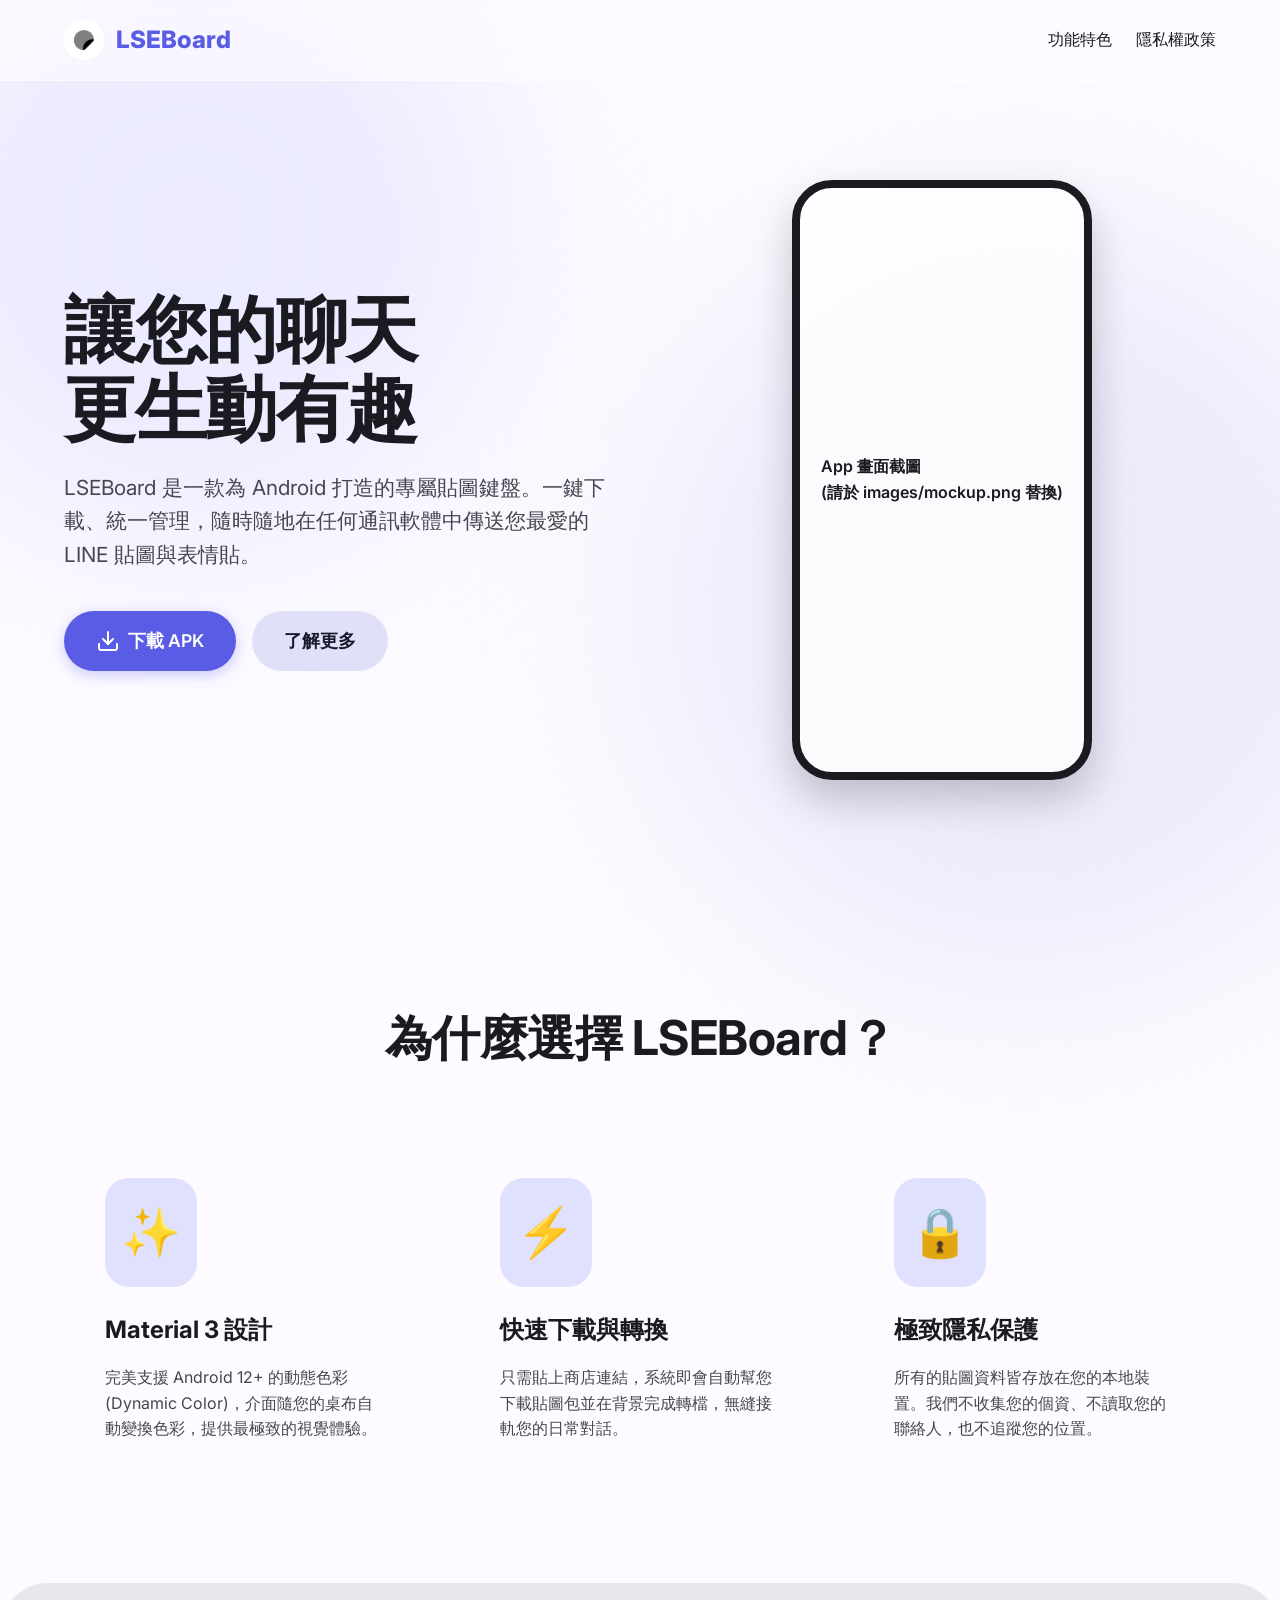
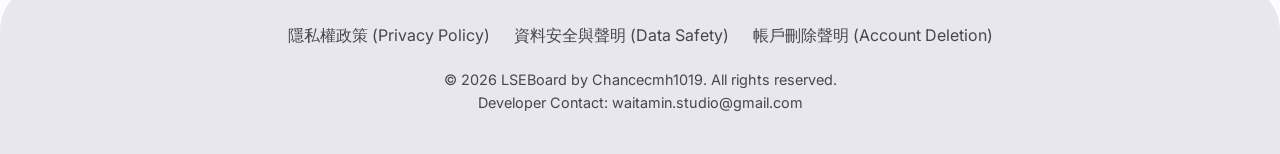
==== Web/index.html @ 55739fae "feat: add promotional website and Google Play compliance pages" ====
<!DOCTYPE html>
<html lang="zh-TW">
<head>
    <meta charset="UTF-8">
    <meta name="viewport" content="width=device-width, initial-scale=1.0">
    <title>LSEBoard - 輕鬆分享您喜愛的貼圖與表情貼</title>
    <meta name="description" content="LSEBoard 是一款 Android 貼圖鍵盤，支援快速下載與管理 LINE 貼圖及表情貼。採用最新 Material 3 設計語言。">
    <link rel="stylesheet" href="css/style.css">
</head>
<body>
    <div class="bg-blob bg-blob-1"></div>
    <div class="bg-blob bg-blob-2"></div>

    <nav>
        <a href="index.html" class="nav-logo">
            <!-- Icon placeholder: User will provide app icon here -->
            <img src="images/icon.png" alt="LSEBoard Icon" onerror="this.src='[data-uri]'">
            LSEBoard
        </a>
        <div class="nav-links">
            <a href="#features">功能特色</a>
            <a href="privacy-policy.html">隱私權政策</a>
        </div>
    </nav>

    <section class="hero">
        <div class="hero-content reveal">
            <h1>讓您的聊天<br>更生動有趣</h1>
            <p class="lead">LSEBoard 是一款為 Android 打造的專屬貼圖鍵盤。一鍵下載、統一管理，隨時隨地在任何通訊軟體中傳送您最愛的 LINE 貼圖與表情貼。</p>
            <div style="display: flex; gap: 16px; flex-wrap: wrap;">
                <a href="#" class="btn btn-primary">
                    <svg width="24" height="24" viewBox="0 0 24 24" fill="none" stroke="currentColor" stroke-width="2" stroke-linecap="round" stroke-linejoin="round"><path d="M21 15v4a2 2 0 0 1-2 2H5a2 2 0 0 1-2-2v-4"></path><polyline points="7 10 12 15 17 10"></polyline><line x1="12" y1="15" x2="12" y2="3"></line></svg>
                    下載 APK
                </a>
                <a href="#features" class="btn btn-tonal">了解更多</a>
            </div>
        </div>
        <div class="hero-image reveal">
            <!-- Mockup placeholder: User will provide phone mockup/screenshot here -->
            <div style="width: 300px; height: 600px; background: rgba(255,255,255,0.8); border-radius: 40px; border: 8px solid #1a1b21; display: flex; align-items: center; justify-content: center; box-shadow: 0 20px 40px rgba(0,0,0,0.2);">
                <p style="color: #1a1b21; font-weight: 600;">App 畫面截圖<br>(請於 images/mockup.png 替換)</p>
            </div>
        </div>
    </section>

    <section id="features" class="features">
        <h2 class="reveal" style="text-align: center;">為什麼選擇 LSEBoard？</h2>
        <div class="features-grid">
            <div class="feature-card reveal">
                <div class="feature-icon">✨</div>
                <h3>Material 3 設計</h3>
                <p>完美支援 Android 12+ 的動態色彩 (Dynamic Color)，介面隨您的桌布自動變換色彩，提供最極致的視覺體驗。</p>
            </div>
            <div class="feature-card reveal">
                <div class="feature-icon">⚡</div>
                <h3>快速下載與轉換</h3>
                <p>只需貼上商店連結，系統即會自動幫您下載貼圖包並在背景完成轉檔，無縫接軌您的日常對話。</p>
            </div>
            <div class="feature-card reveal">
                <div class="feature-icon">🔒</div>
                <h3>極致隱私保護</h3>
                <p>所有的貼圖資料皆存放在您的本地裝置。我們不收集您的個資、不讀取您的聯絡人，也不追蹤您的位置。</p>
            </div>
        </div>
    </section>

    <footer>
        <div class="footer-links">
            <a href="privacy-policy.html">隱私權政策 (Privacy Policy)</a>
            <a href="data-safety.html">資料安全與聲明 (Data Safety)</a>
            <a href="account-deletion.html">帳戶刪除聲明 (Account Deletion)</a>
        </div>
        <p style="color: var(--md-sys-color-on-surface-variant); font-size: 0.9rem;">
            &copy; 2026 LSEBoard by Chancecmh1019. All rights reserved.<br>
            Developer Contact: waitamin.studio@gmail.com
        </p>
    </footer>

    <script src="js/main.js"></script>
</body>
</html>
---- Web/css/style.css ----
@import url('https://fonts.googleapis.com/css2?family=Inter:wght@400;500;600;700;800&display=swap');

:root {
    /* Material 3 Color Tokens - Dynamic Purple/Blue theme */
    --md-sys-color-primary: #5a5ce5;
    --md-sys-color-on-primary: #ffffff;
    --md-sys-color-primary-container: #e0e0ff;
    --md-sys-color-on-primary-container: #11149e;
    
    --md-sys-color-secondary: #5c5d72;
    --md-sys-color-on-secondary: #ffffff;
    --md-sys-color-secondary-container: #e1e0f9;
    --md-sys-color-on-secondary-container: #181a2c;
    
    --md-sys-color-background: #fdfbff;
    --md-sys-color-on-background: #1a1b21;
    --md-sys-color-surface: #fdfbff;
    --md-sys-color-on-surface: #1a1b21;
    --md-sys-color-surface-variant: #e3e1ec;
    --md-sys-color-on-surface-variant: #46464f;
    --md-sys-color-outline: #767680;
    
    --md-sys-color-surface-container-low: #f4f3fa;
    --md-sys-color-surface-container: #eeeef4;
    --md-sys-color-surface-container-high: #e8e7ee;
    
    --glass-bg: rgba(253, 251, 255, 0.7);
    --glass-border: rgba(255, 255, 255, 0.5);
    --glass-shadow: 0 8px 32px 0 rgba(31, 38, 135, 0.07);

    --border-radius-sm: 12px;
    --border-radius-md: 24px;
    --border-radius-lg: 32px;
    --border-radius-xl: 48px;
    
    --transition-fast: 0.2s cubic-bezier(0.2, 0, 0, 1);
    --transition-medium: 0.4s cubic-bezier(0.2, 0, 0, 1);
}

@media (prefers-color-scheme: dark) {
    :root {
        --md-sys-color-primary: #bec2ff;
        --md-sys-color-on-primary: #292aae;
        --md-sys-color-primary-container: #4143cb;
        --md-sys-color-on-primary-container: #e0e0ff;
        
        --md-sys-color-background: #1a1b21;
        --md-sys-color-on-background: #e4e1e6;
        --md-sys-color-surface: #1a1b21;
        --md-sys-color-on-surface: #e4e1e6;
        --md-sys-color-surface-variant: #46464f;
        --md-sys-color-on-surface-variant: #c7c5d0;
        
        --md-sys-color-surface-container-low: #1e1e24;
        --md-sys-color-surface-container: #222329;
        --md-sys-color-surface-container-high: #28282e;
        
        --glass-bg: rgba(26, 27, 33, 0.7);
        --glass-border: rgba(255, 255, 255, 0.1);
        --glass-shadow: 0 8px 32px 0 rgba(0, 0, 0, 0.3);
    }
}

* {
    box-sizing: border-box;
    margin: 0;
    padding: 0;
}

body {
    font-family: 'Inter', sans-serif;
    background-color: var(--md-sys-color-background);
    color: var(--md-sys-color-on-background);
    line-height: 1.6;
    overflow-x: hidden;
}

/* Background gradient blobs */
.bg-blob {
    position: absolute;
    filter: blur(100px);
    z-index: -1;
    border-radius: 50%;
    animation: float 10s ease-in-out infinite alternate;
}
.bg-blob-1 {
    top: -10%;
    left: -10%;
    width: 50vw;
    height: 50vw;
    background: var(--md-sys-color-primary-container);
    opacity: 0.6;
}
.bg-blob-2 {
    bottom: -10%;
    right: -10%;
    width: 60vw;
    height: 60vw;
    background: var(--md-sys-color-secondary-container);
    opacity: 0.6;
    animation-delay: -5s;
}

@keyframes float {
    0% { transform: translate(0, 0) scale(1); }
    100% { transform: translate(5%, 5%) scale(1.1); }
}

/* Glass Navbar */
nav {
    position: fixed;
    top: 0;
    width: 100%;
    padding: 20px 5%;
    display: flex;
    justify-content: space-between;
    align-items: center;
    background: var(--glass-bg);
    backdrop-filter: blur(16px);
    -webkit-backdrop-filter: blur(16px);
    border-bottom: 1px solid var(--glass-border);
    z-index: 100;
    transition: var(--transition-medium);
}
nav.scrolled {
    padding: 15px 5%;
    box-shadow: var(--glass-shadow);
}
.nav-logo {
    display: flex;
    align-items: center;
    gap: 12px;
    font-size: 1.5rem;
    font-weight: 800;
    color: var(--md-sys-color-primary);
    text-decoration: none;
}
.nav-logo img {
    height: 40px;
    border-radius: 50%;
}
.nav-links {
    display: flex;
    gap: 24px;
}
.nav-links a {
    color: var(--md-sys-color-on-surface);
    text-decoration: none;
    font-weight: 500;
    transition: var(--transition-fast);
}
.nav-links a:hover {
    color: var(--md-sys-color-primary);
}

/* Typography */
h1 {
    font-size: clamp(2.5rem, 6vw, 4.5rem);
    font-weight: 800;
    line-height: 1.1;
    letter-spacing: -0.02em;
    margin-bottom: 24px;
}
h2 {
    font-size: clamp(2rem, 4vw, 3rem);
    font-weight: 700;
    letter-spacing: -0.01em;
    margin-bottom: 20px;
}
p.lead {
    font-size: clamp(1.1rem, 2vw, 1.3rem);
    color: var(--md-sys-color-on-surface-variant);
    margin-bottom: 40px;
}

/* Buttons */
.btn {
    display: inline-flex;
    align-items: center;
    gap: 8px;
    padding: 16px 32px;
    border-radius: var(--border-radius-xl);
    font-weight: 600;
    font-size: 1.1rem;
    text-decoration: none;
    transition: var(--transition-medium);
    border: none;
    cursor: pointer;
}
.btn-primary {
    background-color: var(--md-sys-color-primary);
    color: var(--md-sys-color-on-primary);
    box-shadow: 0 4px 14px rgba(90, 92, 229, 0.3);
}
.btn-primary:hover {
    transform: translateY(-2px) scale(1.02);
    box-shadow: 0 6px 20px rgba(90, 92, 229, 0.4);
}
.btn-tonal {
    background-color: var(--md-sys-color-secondary-container);
    color: var(--md-sys-color-on-secondary-container);
}
.btn-tonal:hover {
    background-color: var(--md-sys-color-surface-variant);
    transform: translateY(-2px);
}

/* Hero Section */
.hero {
    min-height: 100vh;
    display: flex;
    align-items: center;
    padding: 120px 5% 60px;
    max-width: 1400px;
    margin: 0 auto;
}
.hero-content {
    flex: 1;
    padding-right: 5%;
}
.hero-image {
    flex: 1;
    display: flex;
    justify-content: center;
    align-items: center;
    position: relative;
}
.hero-image img {
    max-width: 100%;
    height: auto;
    border-radius: var(--border-radius-lg);
    box-shadow: var(--glass-shadow);
    transform: perspective(1000px) rotateY(-10deg);
    transition: var(--transition-medium);
}
.hero-image img:hover {
    transform: perspective(1000px) rotateY(0deg) scale(1.05);
}

/* Features Section */
.features {
    padding: 100px 5%;
    max-width: 1400px;
    margin: 0 auto;
}
.features-grid {
    display: grid;
    grid-template-columns: repeat(auto-fit, minmax(300px, 1fr));
    gap: 32px;
    margin-top: 60px;
}
.feature-card {
    background: var(--glass-bg);
    backdrop-filter: blur(10px);
    -webkit-backdrop-filter: blur(10px);
    border: 1px solid var(--glass-border);
    border-radius: var(--border-radius-md);
    padding: 40px;
    transition: var(--transition-medium);
}
.feature-card:hover {
    transform: translateY(-10px);
    background: var(--md-sys-color-surface-container);
    box-shadow: var(--glass-shadow);
}
.feature-icon {
    font-size: 3rem;
    margin-bottom: 24px;
    display: inline-block;
    padding: 16px;
    border-radius: var(--border-radius-md);
    background: var(--md-sys-color-primary-container);
    color: var(--md-sys-color-on-primary-container);
}
.feature-card h3 {
    font-size: 1.5rem;
    margin-bottom: 16px;
}
.feature-card p {
    color: var(--md-sys-color-on-surface-variant);
}

/* Legal Content Layout */
.legal-container {
    max-width: 800px;
    margin: 140px auto 100px;
    padding: 40px;
    background: var(--glass-bg);
    backdrop-filter: blur(10px);
    -webkit-backdrop-filter: blur(10px);
    border: 1px solid var(--glass-border);
    border-radius: var(--border-radius-lg);
    box-shadow: var(--glass-shadow);
}
.legal-container h1 {
    font-size: 2.5rem;
    margin-bottom: 30px;
    color: var(--md-sys-color-on-surface);
}
.legal-container h2 {
    font-size: 1.5rem;
    margin-top: 40px;
    color: var(--md-sys-color-primary);
}
.legal-container h3 {
    font-size: 1.2rem;
    margin-top: 30px;
    color: var(--md-sys-color-on-surface);
}
.legal-container p, .legal-container li {
    color: var(--md-sys-color-on-surface-variant);
    font-size: 1.1rem;
    margin-bottom: 16px;
}
.legal-container ul {
    margin-left: 24px;
    margin-bottom: 24px;
}

/* Footer */
footer {
    padding: 40px 5%;
    background: var(--md-sys-color-surface-container-high);
    text-align: center;
    border-radius: var(--border-radius-xl) var(--border-radius-xl) 0 0;
}
.footer-links {
    display: flex;
    justify-content: center;
    flex-wrap: wrap;
    gap: 24px;
    margin-bottom: 20px;
}
.footer-links a {
    color: var(--md-sys-color-on-surface-variant);
    text-decoration: none;
    transition: var(--transition-fast);
}
.footer-links a:hover {
    color: var(--md-sys-color-primary);
}

/* Animations */
.reveal {
    opacity: 0;
    transform: translateY(30px);
    transition: all 0.8s cubic-bezier(0.2, 0, 0, 1);
}
.reveal.active {
    opacity: 1;
    transform: translateY(0);
}

@media (max-width: 768px) {
    .hero {
        flex-direction: column;
        text-align: center;
        padding-top: 140px;
    }
    .hero-content {
        padding-right: 0;
        margin-bottom: 60px;
    }
    .hero-image img {
        transform: none;
    }
    .hero-image img:hover {
        transform: scale(1.02);
    }
    .legal-container {
        margin: 120px 5% 60px;
        padding: 24px;
    }
    .nav-links {
        display: none; /* Hide on mobile for simplicity, or implement hamburger */
    }
}
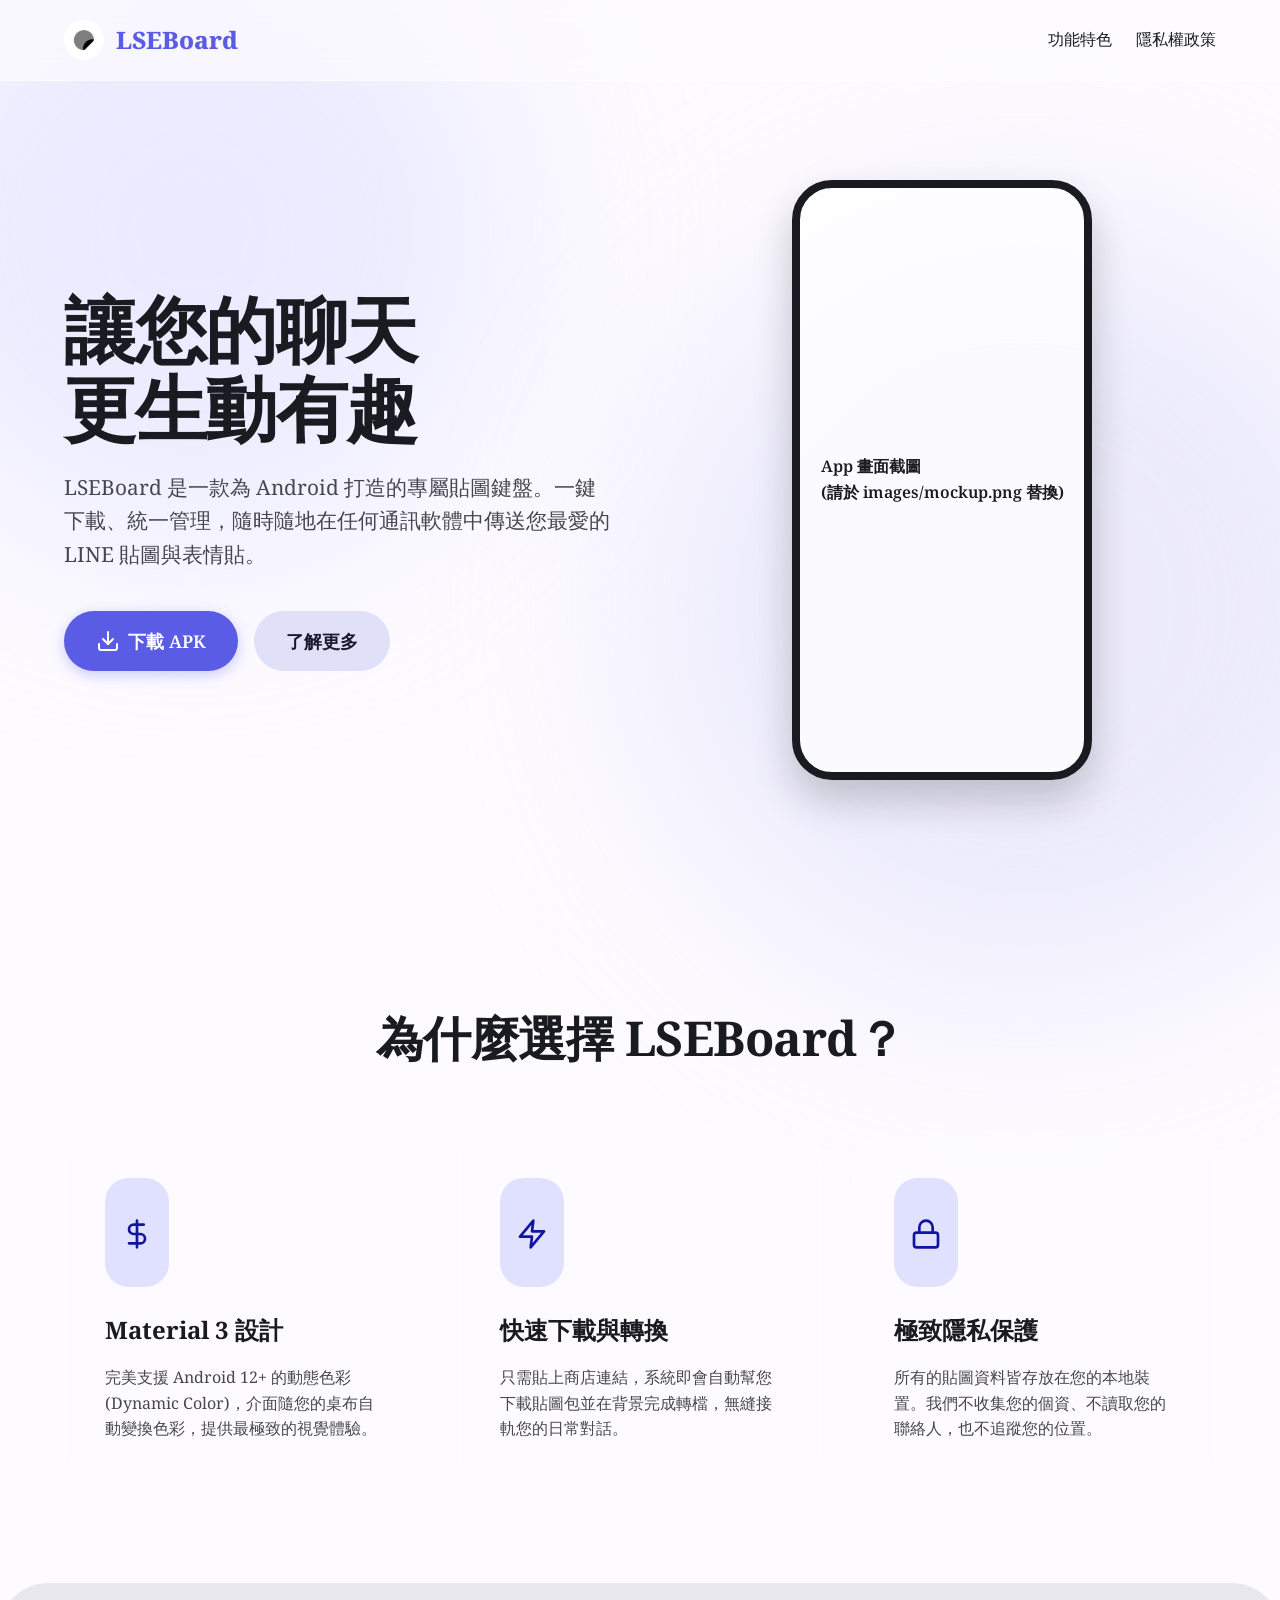
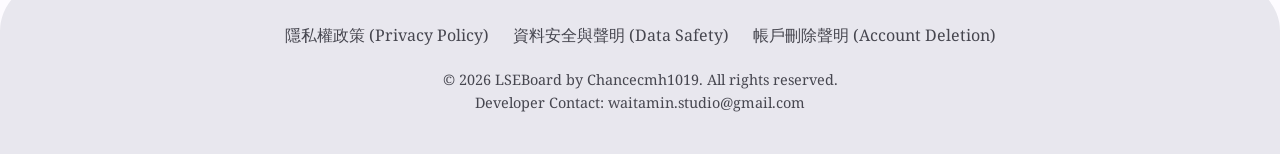
==== commit d5313405: "style: switch to Noto Serif, improve responsiveness, replace emojis with M3 SVGs" ====
--- a/Web/index.html
+++ b/Web/index.html
@@ -47,17 +47,23 @@
         <h2 class="reveal" style="text-align: center;">為什麼選擇 LSEBoard？</h2>
         <div class="features-grid">
             <div class="feature-card reveal">
-                <div class="feature-icon">✨</div>
+                <div class="feature-icon">
+                    <svg width="32" height="32" viewBox="0 0 24 24" fill="none" stroke="currentColor" stroke-width="2" stroke-linecap="round" stroke-linejoin="round"><path d="M12 2v20M17 5H9.5a3.5 3.5 0 0 0 0 7h5a3.5 3.5 0 0 1 0 7H6"/></svg>
+                </div>
                 <h3>Material 3 設計</h3>
                 <p>完美支援 Android 12+ 的動態色彩 (Dynamic Color)，介面隨您的桌布自動變換色彩，提供最極致的視覺體驗。</p>
             </div>
             <div class="feature-card reveal">
-                <div class="feature-icon">⚡</div>
+                <div class="feature-icon">
+                    <svg width="32" height="32" viewBox="0 0 24 24" fill="none" stroke="currentColor" stroke-width="2" stroke-linecap="round" stroke-linejoin="round"><polygon points="13 2 3 14 12 14 11 22 21 10 12 10 13 2"></polygon></svg>
+                </div>
                 <h3>快速下載與轉換</h3>
                 <p>只需貼上商店連結，系統即會自動幫您下載貼圖包並在背景完成轉檔，無縫接軌您的日常對話。</p>
             </div>
             <div class="feature-card reveal">
-                <div class="feature-icon">🔒</div>
+                <div class="feature-icon">
+                    <svg width="32" height="32" viewBox="0 0 24 24" fill="none" stroke="currentColor" stroke-width="2" stroke-linecap="round" stroke-linejoin="round"><rect x="3" y="11" width="18" height="11" rx="2" ry="2"></rect><path d="M7 11V7a5 5 0 0 1 10 0v4"></path></svg>
+                </div>
                 <h3>極致隱私保護</h3>
                 <p>所有的貼圖資料皆存放在您的本地裝置。我們不收集您的個資、不讀取您的聯絡人，也不追蹤您的位置。</p>
             </div>
--- a/Web/css/style.css
+++ b/Web/css/style.css
@@ -1,4 +1,4 @@
-@import url('https://fonts.googleapis.com/css2?family=Inter:wght@400;500;600;700;800&display=swap');
+@import url('https://fonts.googleapis.com/css2?family=Noto+Serif:wght@400;500;600;700;800&display=swap');
 
 :root {
     /* Material 3 Color Tokens - Dynamic Purple/Blue theme */
@@ -68,7 +68,7 @@
 }
 
 body {
-    font-family: 'Inter', sans-serif;
+    font-family: 'Noto Serif', serif;
     background-color: var(--md-sys-color-background);
     color: var(--md-sys-color-on-background);
     line-height: 1.6;
@@ -351,27 +351,47 @@
     transform: translateY(0);
 }
 
+@media (max-width: 992px) {
+    .features-grid {
+        grid-template-columns: repeat(auto-fit, minmax(250px, 1fr));
+        gap: 24px;
+    }
+}
+
 @media (max-width: 768px) {
     .hero {
         flex-direction: column;
         text-align: center;
-        padding-top: 140px;
+        padding: 120px 5% 60px;
     }
     .hero-content {
         padding-right: 0;
-        margin-bottom: 60px;
+        margin-bottom: 40px;
     }
     .hero-image img {
         transform: none;
+        max-width: 80%;
     }
     .hero-image img:hover {
         transform: scale(1.02);
     }
     .legal-container {
-        margin: 120px 5% 60px;
+        margin: 100px 5% 60px;
         padding: 24px;
     }
     .nav-links {
-        display: none; /* Hide on mobile for simplicity, or implement hamburger */
-    }
-}
+        display: none; /* Can be expanded into a hamburger menu later if needed */
+    }
+    .feature-card {
+        padding: 30px 20px;
+    }
+}
+
+@media (max-width: 480px) {
+    h1 {
+        font-size: 2.2rem;
+    }
+    .hero-image img {
+        max-width: 100%;
+    }
+}
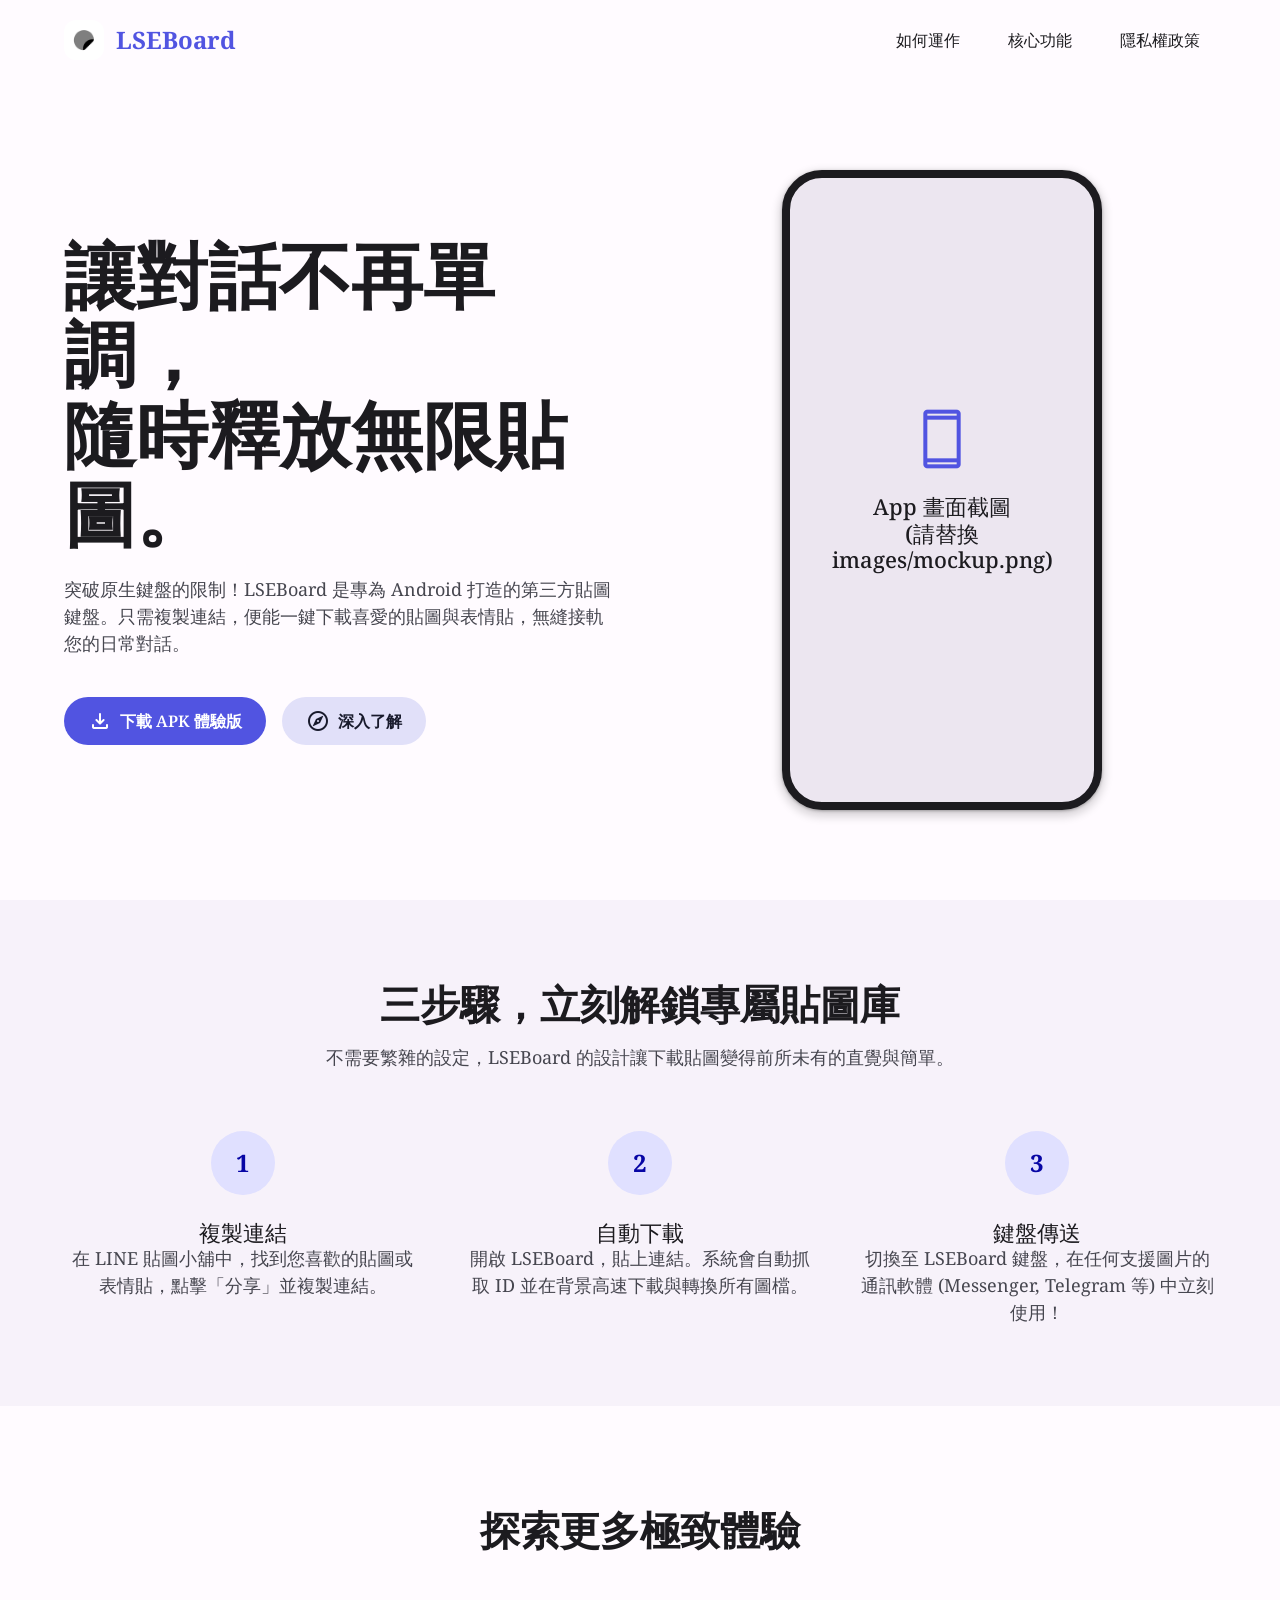
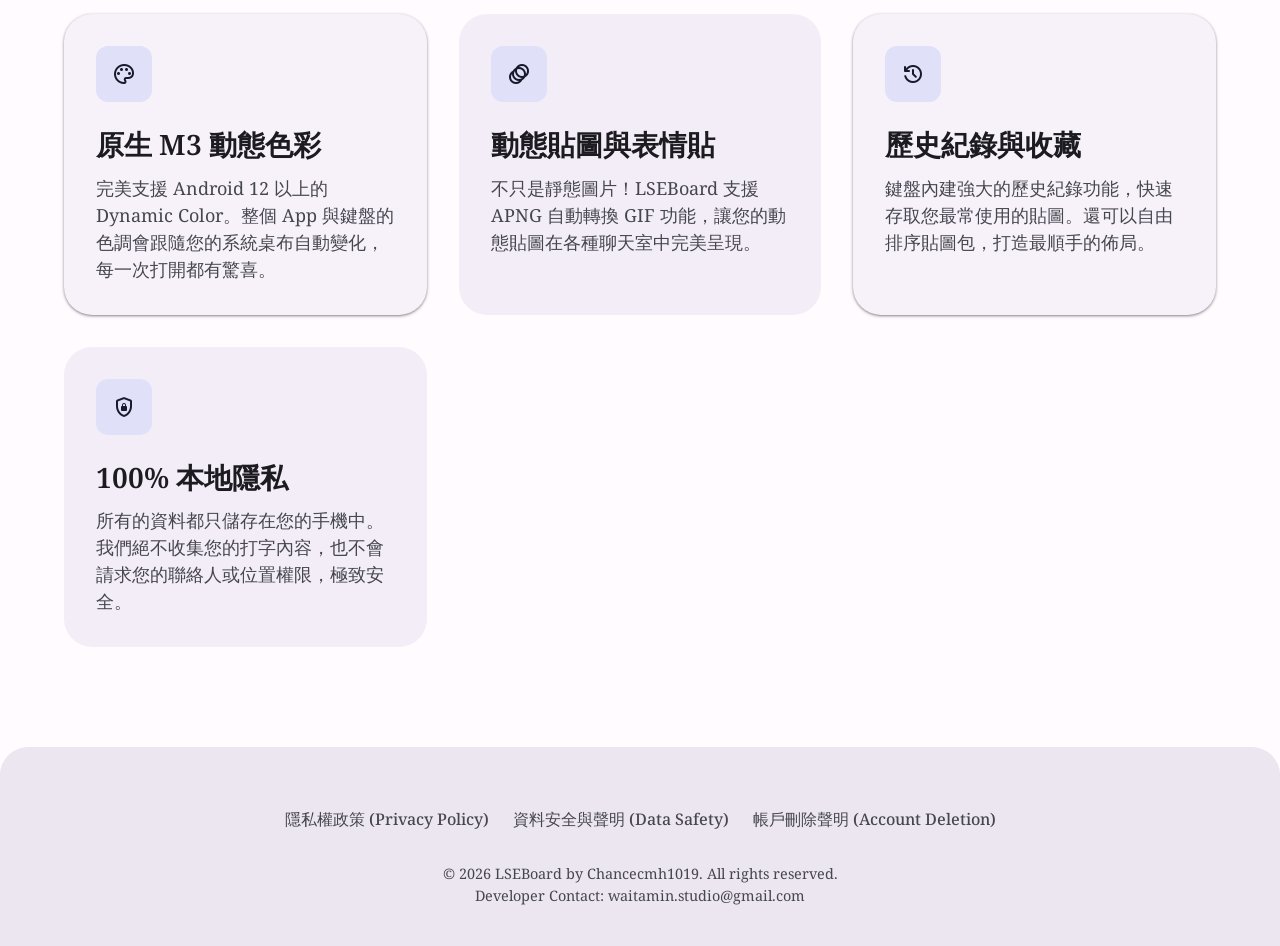
==== commit fbe9daf1: "feat: complete M3 visual overhaul and add rich staggered animations" ====
--- a/Web/index.html
+++ b/Web/index.html
@@ -3,69 +3,111 @@
 <head>
     <meta charset="UTF-8">
     <meta name="viewport" content="width=device-width, initial-scale=1.0">
-    <title>LSEBoard - 輕鬆分享您喜愛的貼圖與表情貼</title>
-    <meta name="description" content="LSEBoard 是一款 Android 貼圖鍵盤，支援快速下載與管理 LINE 貼圖及表情貼。採用最新 Material 3 設計語言。">
+    <title>LSEBoard - 專屬您的 Android 貼圖鍵盤</title>
+    <meta name="description" content="LSEBoard 是一款完美的 Android 貼圖鍵盤，支援一鍵下載 LINE 貼圖與表情貼，完全遵守 Material 3 設計與極致的本地隱私保護。">
     <link rel="stylesheet" href="css/style.css">
+    <!-- M3 Icons -->
+    <link href="https://fonts.googleapis.com/css2?family=Material+Symbols+Rounded:opsz,wght,FILL,GRAD@24,400,1,0" rel="stylesheet" />
 </head>
 <body>
-    <div class="bg-blob bg-blob-1"></div>
-    <div class="bg-blob bg-blob-2"></div>
-
     <nav>
         <a href="index.html" class="nav-logo">
-            <!-- Icon placeholder: User will provide app icon here -->
-            <img src="images/icon.png" alt="LSEBoard Icon" onerror="this.src='[data-uri]'">
+            <img src="images/icon.png" alt="LSEBoard Icon" onerror="this.src='[data-uri]'">
             LSEBoard
         </a>
         <div class="nav-links">
-            <a href="#features">功能特色</a>
+            <a href="#how-it-works">如何運作</a>
+            <a href="#features">核心功能</a>
             <a href="privacy-policy.html">隱私權政策</a>
         </div>
     </nav>
 
     <section class="hero">
         <div class="hero-content reveal">
-            <h1>讓您的聊天<br>更生動有趣</h1>
-            <p class="lead">LSEBoard 是一款為 Android 打造的專屬貼圖鍵盤。一鍵下載、統一管理，隨時隨地在任何通訊軟體中傳送您最愛的 LINE 貼圖與表情貼。</p>
-            <div style="display: flex; gap: 16px; flex-wrap: wrap;">
-                <a href="#" class="btn btn-primary">
-                    <svg width="24" height="24" viewBox="0 0 24 24" fill="none" stroke="currentColor" stroke-width="2" stroke-linecap="round" stroke-linejoin="round"><path d="M21 15v4a2 2 0 0 1-2 2H5a2 2 0 0 1-2-2v-4"></path><polyline points="7 10 12 15 17 10"></polyline><line x1="12" y1="15" x2="12" y2="3"></line></svg>
-                    下載 APK
+            <h1 class="display-large">讓對話不再單調，<br>隨時釋放無限貼圖。</h1>
+            <p class="body-large" style="margin-top: 24px; max-width: 600px;">
+                突破原生鍵盤的限制！LSEBoard 是專為 Android 打造的第三方貼圖鍵盤。只需複製連結，便能一鍵下載喜愛的貼圖與表情貼，無縫接軌您的日常對話。
+            </p>
+            <div class="hero-actions">
+                <a href="https://github.com/Chancecmh1019/LSEBoard/releases/latest/download/app-release.apk" class="m3-btn btn-filled">
+                    <span class="material-symbols-rounded">download</span>
+                    下載 APK 體驗版
                 </a>
-                <a href="#features" class="btn btn-tonal">了解更多</a>
+                <a href="#how-it-works" class="m3-btn btn-tonal">
+                    <span class="material-symbols-rounded">explore</span>
+                    深入了解
+                </a>
             </div>
         </div>
         <div class="hero-image reveal">
-            <!-- Mockup placeholder: User will provide phone mockup/screenshot here -->
-            <div style="width: 300px; height: 600px; background: rgba(255,255,255,0.8); border-radius: 40px; border: 8px solid #1a1b21; display: flex; align-items: center; justify-content: center; box-shadow: 0 20px 40px rgba(0,0,0,0.2);">
-                <p style="color: #1a1b21; font-weight: 600;">App 畫面截圖<br>(請於 images/mockup.png 替換)</p>
+            <div class="mockup-container">
+                <div>
+                    <span class="material-symbols-rounded" style="font-size: 64px; color: var(--md-sys-color-primary);">smartphone</span>
+                    <p class="title-large" style="margin-top: 16px;">App 畫面截圖<br>(請替換 images/mockup.png)</p>
+                </div>
             </div>
         </div>
     </section>
 
-    <section id="features" class="features">
-        <h2 class="reveal" style="text-align: center;">為什麼選擇 LSEBoard？</h2>
+    <!-- How it Works -->
+    <section id="how-it-works" class="steps-section">
+        <div style="text-align: center; max-width: 800px; margin: 0 auto;" class="reveal">
+            <h2 class="headline-large">三步驟，立刻解鎖專屬貼圖庫</h2>
+            <p class="body-large" style="margin-top: 16px;">不需要繁雜的設定，LSEBoard 的設計讓下載貼圖變得前所未有的直覺與簡單。</p>
+        </div>
+        <div class="steps-container">
+            <div class="step-item reveal">
+                <div class="step-number">1</div>
+                <h3 class="title-large">複製連結</h3>
+                <p class="body-large">在 LINE 貼圖小舖中，找到您喜歡的貼圖或表情貼，點擊「分享」並複製連結。</p>
+            </div>
+            <div class="step-item reveal">
+                <div class="step-number">2</div>
+                <h3 class="title-large">自動下載</h3>
+                <p class="body-large">開啟 LSEBoard，貼上連結。系統會自動抓取 ID 並在背景高速下載與轉換所有圖檔。</p>
+            </div>
+            <div class="step-item reveal">
+                <div class="step-number">3</div>
+                <h3 class="title-large">鍵盤傳送</h3>
+                <p class="body-large">切換至 LSEBoard 鍵盤，在任何支援圖片的通訊軟體 (Messenger, Telegram 等) 中立刻使用！</p>
+            </div>
+        </div>
+    </section>
+
+    <!-- Features -->
+    <section id="features" class="features-section">
+        <h2 class="headline-large reveal" style="text-align: center; margin-bottom: 24px;">探索更多極致體驗</h2>
         <div class="features-grid">
-            <div class="feature-card reveal">
+            <div class="m3-card card-elevated reveal">
                 <div class="feature-icon">
-                    <svg width="32" height="32" viewBox="0 0 24 24" fill="none" stroke="currentColor" stroke-width="2" stroke-linecap="round" stroke-linejoin="round"><path d="M12 2v20M17 5H9.5a3.5 3.5 0 0 0 0 7h5a3.5 3.5 0 0 1 0 7H6"/></svg>
+                    <span class="material-symbols-rounded">palette</span>
                 </div>
-                <h3>Material 3 設計</h3>
-                <p>完美支援 Android 12+ 的動態色彩 (Dynamic Color)，介面隨您的桌布自動變換色彩，提供最極致的視覺體驗。</p>
+                <h3 class="headline-medium">原生 M3 動態色彩</h3>
+                <p class="body-large" style="margin-top: 12px;">完美支援 Android 12 以上的 Dynamic Color。整個 App 與鍵盤的色調會跟隨您的系統桌布自動變化，每一次打開都有驚喜。</p>
             </div>
-            <div class="feature-card reveal">
+            
+            <div class="m3-card card-filled reveal">
                 <div class="feature-icon">
-                    <svg width="32" height="32" viewBox="0 0 24 24" fill="none" stroke="currentColor" stroke-width="2" stroke-linecap="round" stroke-linejoin="round"><polygon points="13 2 3 14 12 14 11 22 21 10 12 10 13 2"></polygon></svg>
+                    <span class="material-symbols-rounded">animation</span>
                 </div>
-                <h3>快速下載與轉換</h3>
-                <p>只需貼上商店連結，系統即會自動幫您下載貼圖包並在背景完成轉檔，無縫接軌您的日常對話。</p>
+                <h3 class="headline-medium">動態貼圖與表情貼</h3>
+                <p class="body-large" style="margin-top: 12px;">不只是靜態圖片！LSEBoard 支援 APNG 自動轉換 GIF 功能，讓您的動態貼圖在各種聊天室中完美呈現。</p>
             </div>
-            <div class="feature-card reveal">
+            
+            <div class="m3-card card-elevated reveal">
                 <div class="feature-icon">
-                    <svg width="32" height="32" viewBox="0 0 24 24" fill="none" stroke="currentColor" stroke-width="2" stroke-linecap="round" stroke-linejoin="round"><rect x="3" y="11" width="18" height="11" rx="2" ry="2"></rect><path d="M7 11V7a5 5 0 0 1 10 0v4"></path></svg>
+                    <span class="material-symbols-rounded">history</span>
                 </div>
-                <h3>極致隱私保護</h3>
-                <p>所有的貼圖資料皆存放在您的本地裝置。我們不收集您的個資、不讀取您的聯絡人，也不追蹤您的位置。</p>
+                <h3 class="headline-medium">歷史紀錄與收藏</h3>
+                <p class="body-large" style="margin-top: 12px;">鍵盤內建強大的歷史紀錄功能，快速存取您最常使用的貼圖。還可以自由排序貼圖包，打造最順手的佈局。</p>
+            </div>
+            
+            <div class="m3-card card-filled reveal">
+                <div class="feature-icon">
+                    <span class="material-symbols-rounded">shield_lock</span>
+                </div>
+                <h3 class="headline-medium">100% 本地隱私</h3>
+                <p class="body-large" style="margin-top: 12px;">所有的資料都只儲存在您的手機中。我們絕不收集您的打字內容，也不會請求您的聯絡人或位置權限，極致安全。</p>
             </div>
         </div>
     </section>
@@ -76,7 +118,7 @@
             <a href="data-safety.html">資料安全與聲明 (Data Safety)</a>
             <a href="account-deletion.html">帳戶刪除聲明 (Account Deletion)</a>
         </div>
-        <p style="color: var(--md-sys-color-on-surface-variant); font-size: 0.9rem;">
+        <p class="body-large" style="font-size: 0.9rem;">
             &copy; 2026 LSEBoard by Chancecmh1019. All rights reserved.<br>
             Developer Contact: waitamin.studio@gmail.com
         </p>
--- a/Web/css/style.css
+++ b/Web/css/style.css
@@ -1,63 +1,91 @@
 @import url('https://fonts.googleapis.com/css2?family=Noto+Serif:wght@400;500;600;700;800&display=swap');
 
 :root {
-    /* Material 3 Color Tokens - Dynamic Purple/Blue theme */
-    --md-sys-color-primary: #5a5ce5;
-    --md-sys-color-on-primary: #ffffff;
-    --md-sys-color-primary-container: #e0e0ff;
-    --md-sys-color-on-primary-container: #11149e;
+    /* M3 Core Colors - Dynamic Indigo/Violet */
+    --md-sys-color-primary: #5154E1;
+    --md-sys-color-on-primary: #FFFFFF;
+    --md-sys-color-primary-container: #E0E0FF;
+    --md-sys-color-on-primary-container: #0706A5;
+
+    --md-sys-color-secondary: #5C5D72;
+    --md-sys-color-on-secondary: #FFFFFF;
+    --md-sys-color-secondary-container: #E1E0F9;
+    --md-sys-color-on-secondary-container: #181A2C;
+
+    --md-sys-color-surface: #FFFBFF;
+    --md-sys-color-on-surface: #1C1B1F;
+    --md-sys-color-surface-variant: #E4E1EC;
+    --md-sys-color-on-surface-variant: #46464F;
+    --md-sys-color-outline: #777680;
+
+    --md-sys-color-surface-container-low: #F7F2FA;
+    --md-sys-color-surface-container: #F3EDF7;
+    --md-sys-color-surface-container-high: #ECE6F0;
+
+    --md-sys-color-background: #FFFBFF;
+    --md-sys-color-on-background: #1C1B1F;
+
+    /* M3 State Layers */
+    --md-sys-state-hover: rgba(28, 27, 31, 0.08);
+    --md-sys-state-focus: rgba(28, 27, 31, 0.12);
+    --md-sys-state-pressed: rgba(28, 27, 31, 0.12);
     
-    --md-sys-color-secondary: #5c5d72;
-    --md-sys-color-on-secondary: #ffffff;
-    --md-sys-color-secondary-container: #e1e0f9;
-    --md-sys-color-on-secondary-container: #181a2c;
-    
-    --md-sys-color-background: #fdfbff;
-    --md-sys-color-on-background: #1a1b21;
-    --md-sys-color-surface: #fdfbff;
-    --md-sys-color-on-surface: #1a1b21;
-    --md-sys-color-surface-variant: #e3e1ec;
-    --md-sys-color-on-surface-variant: #46464f;
-    --md-sys-color-outline: #767680;
-    
-    --md-sys-color-surface-container-low: #f4f3fa;
-    --md-sys-color-surface-container: #eeeef4;
-    --md-sys-color-surface-container-high: #e8e7ee;
-    
-    --glass-bg: rgba(253, 251, 255, 0.7);
-    --glass-border: rgba(255, 255, 255, 0.5);
-    --glass-shadow: 0 8px 32px 0 rgba(31, 38, 135, 0.07);
-
-    --border-radius-sm: 12px;
-    --border-radius-md: 24px;
-    --border-radius-lg: 32px;
-    --border-radius-xl: 48px;
-    
-    --transition-fast: 0.2s cubic-bezier(0.2, 0, 0, 1);
-    --transition-medium: 0.4s cubic-bezier(0.2, 0, 0, 1);
+    --md-sys-state-primary-hover: rgba(81, 84, 225, 0.08);
+    --md-sys-state-primary-focus: rgba(81, 84, 225, 0.12);
+    --md-sys-state-primary-pressed: rgba(81, 84, 225, 0.12);
+
+    /* M3 Elevation Shadows */
+    --md-sys-elevation-1: 0px 1px 2px 0px rgba(0, 0, 0, 0.3), 0px 1px 3px 1px rgba(0, 0, 0, 0.15);
+    --md-sys-elevation-2: 0px 1px 2px 0px rgba(0, 0, 0, 0.3), 0px 2px 6px 2px rgba(0, 0, 0, 0.15);
+    --md-sys-elevation-3: 0px 1px 3px 0px rgba(0, 0, 0, 0.3), 0px 4px 8px 3px rgba(0, 0, 0, 0.15);
+
+    /* M3 Shapes */
+    --md-sys-shape-medium: 12px;
+    --md-sys-shape-large: 16px;
+    --md-sys-shape-extra-large: 28px;
+    --md-sys-shape-full: 9999px;
+
+    /* Motion */
+    --md-sys-motion-standard: 200ms cubic-bezier(0.2, 0, 0, 1);
+    --md-sys-motion-emphasized: 500ms cubic-bezier(0.2, 0, 0, 1);
 }
 
 @media (prefers-color-scheme: dark) {
     :root {
-        --md-sys-color-primary: #bec2ff;
-        --md-sys-color-on-primary: #292aae;
-        --md-sys-color-primary-container: #4143cb;
-        --md-sys-color-on-primary-container: #e0e0ff;
+        --md-sys-color-primary: #BEC2FF;
+        --md-sys-color-on-primary: #1C1DAB;
+        --md-sys-color-primary-container: #3739C7;
+        --md-sys-color-on-primary-container: #E0E0FF;
+
+        --md-sys-color-secondary: #C5C4DD;
+        --md-sys-color-on-secondary: #2E2F42;
+        --md-sys-color-secondary-container: #444559;
+        --md-sys-color-on-secondary-container: #E1E0F9;
+
+        --md-sys-color-surface: #1C1B1F;
+        --md-sys-color-on-surface: #E6E1E5;
+        --md-sys-color-surface-variant: #46464F;
+        --md-sys-color-on-surface-variant: #C8C5D0;
+        --md-sys-color-outline: #918F99;
+
+        --md-sys-color-surface-container-low: #1D1B20;
+        --md-sys-color-surface-container: #211F26;
+        --md-sys-color-surface-container-high: #2B2930;
+
+        --md-sys-color-background: #1C1B1F;
+        --md-sys-color-on-background: #E6E1E5;
+
+        --md-sys-state-hover: rgba(230, 225, 229, 0.08);
+        --md-sys-state-focus: rgba(230, 225, 229, 0.12);
+        --md-sys-state-pressed: rgba(230, 225, 229, 0.12);
         
-        --md-sys-color-background: #1a1b21;
-        --md-sys-color-on-background: #e4e1e6;
-        --md-sys-color-surface: #1a1b21;
-        --md-sys-color-on-surface: #e4e1e6;
-        --md-sys-color-surface-variant: #46464f;
-        --md-sys-color-on-surface-variant: #c7c5d0;
+        --md-sys-state-primary-hover: rgba(190, 194, 255, 0.08);
+        --md-sys-state-primary-focus: rgba(190, 194, 255, 0.12);
+        --md-sys-state-primary-pressed: rgba(190, 194, 255, 0.12);
         
-        --md-sys-color-surface-container-low: #1e1e24;
-        --md-sys-color-surface-container: #222329;
-        --md-sys-color-surface-container-high: #28282e;
-        
-        --glass-bg: rgba(26, 27, 33, 0.7);
-        --glass-border: rgba(255, 255, 255, 0.1);
-        --glass-shadow: 0 8px 32px 0 rgba(0, 0, 0, 0.3);
+        --md-sys-elevation-1: 0px 1px 2px 0px rgba(0, 0, 0, 0.6), 0px 1px 3px 1px rgba(0, 0, 0, 0.3);
+        --md-sys-elevation-2: 0px 1px 2px 0px rgba(0, 0, 0, 0.6), 0px 2px 6px 2px rgba(0, 0, 0, 0.3);
+        --md-sys-elevation-3: 0px 1px 3px 0px rgba(0, 0, 0, 0.6), 0px 4px 8px 3px rgba(0, 0, 0, 0.3);
     }
 }
 
@@ -71,42 +99,18 @@
     font-family: 'Noto Serif', serif;
     background-color: var(--md-sys-color-background);
     color: var(--md-sys-color-on-background);
-    line-height: 1.6;
+    line-height: 1.5;
     overflow-x: hidden;
 }
 
-/* Background gradient blobs */
-.bg-blob {
-    position: absolute;
-    filter: blur(100px);
-    z-index: -1;
-    border-radius: 50%;
-    animation: float 10s ease-in-out infinite alternate;
-}
-.bg-blob-1 {
-    top: -10%;
-    left: -10%;
-    width: 50vw;
-    height: 50vw;
-    background: var(--md-sys-color-primary-container);
-    opacity: 0.6;
-}
-.bg-blob-2 {
-    bottom: -10%;
-    right: -10%;
-    width: 60vw;
-    height: 60vw;
-    background: var(--md-sys-color-secondary-container);
-    opacity: 0.6;
-    animation-delay: -5s;
-}
-
-@keyframes float {
-    0% { transform: translate(0, 0) scale(1); }
-    100% { transform: translate(5%, 5%) scale(1.1); }
-}
-
-/* Glass Navbar */
+/* Typography M3 */
+.display-large { font-size: clamp(3rem, 6vw, 4.5rem); font-weight: 700; line-height: 1.1; letter-spacing: -0.25px; }
+.headline-large { font-size: clamp(2rem, 4vw, 2.5rem); font-weight: 600; line-height: 1.2; }
+.headline-medium { font-size: 1.75rem; font-weight: 600; line-height: 1.3; }
+.title-large { font-size: 1.375rem; font-weight: 500; line-height: 1.2; }
+.body-large { font-size: 1.125rem; font-weight: 400; line-height: 1.5; color: var(--md-sys-color-on-surface-variant); }
+
+/* M3 Navbar */
 nav {
     position: fixed;
     top: 0;
@@ -115,94 +119,136 @@
     display: flex;
     justify-content: space-between;
     align-items: center;
-    background: var(--glass-bg);
-    backdrop-filter: blur(16px);
-    -webkit-backdrop-filter: blur(16px);
-    border-bottom: 1px solid var(--glass-border);
+    background: transparent;
     z-index: 100;
-    transition: var(--transition-medium);
+    transition: var(--md-sys-motion-standard);
 }
 nav.scrolled {
-    padding: 15px 5%;
-    box-shadow: var(--glass-shadow);
+    background: var(--md-sys-color-surface-container);
+    box-shadow: var(--md-sys-elevation-2);
+    padding: 12px 5%;
 }
 .nav-logo {
     display: flex;
     align-items: center;
     gap: 12px;
     font-size: 1.5rem;
-    font-weight: 800;
+    font-weight: 700;
     color: var(--md-sys-color-primary);
     text-decoration: none;
 }
 .nav-logo img {
     height: 40px;
-    border-radius: 50%;
+    border-radius: var(--md-sys-shape-medium);
 }
 .nav-links {
     display: flex;
-    gap: 24px;
+    gap: 16px;
 }
 .nav-links a {
     color: var(--md-sys-color-on-surface);
     text-decoration: none;
     font-weight: 500;
-    transition: var(--transition-fast);
-}
-.nav-links a:hover {
-    color: var(--md-sys-color-primary);
-}
-
-/* Typography */
-h1 {
-    font-size: clamp(2.5rem, 6vw, 4.5rem);
-    font-weight: 800;
-    line-height: 1.1;
-    letter-spacing: -0.02em;
-    margin-bottom: 24px;
-}
-h2 {
-    font-size: clamp(2rem, 4vw, 3rem);
-    font-weight: 700;
-    letter-spacing: -0.01em;
-    margin-bottom: 20px;
-}
-p.lead {
-    font-size: clamp(1.1rem, 2vw, 1.3rem);
-    color: var(--md-sys-color-on-surface-variant);
-    margin-bottom: 40px;
-}
-
-/* Buttons */
-.btn {
+    padding: 8px 16px;
+    border-radius: var(--md-sys-shape-full);
+    position: relative;
+    overflow: hidden;
+    transition: var(--md-sys-motion-standard);
+}
+.nav-links a::before {
+    content: '';
+    position: absolute;
+    inset: 0;
+    background-color: var(--md-sys-color-on-surface);
+    opacity: 0;
+    transition: opacity var(--md-sys-motion-standard);
+}
+.nav-links a:hover::before {
+    opacity: 0.08;
+}
+
+/* M3 Buttons & Ripple */
+.m3-btn {
+    position: relative;
     display: inline-flex;
     align-items: center;
+    justify-content: center;
     gap: 8px;
-    padding: 16px 32px;
-    border-radius: var(--border-radius-xl);
+    padding: 10px 24px;
+    height: 48px;
+    border-radius: var(--md-sys-shape-full);
+    font-family: inherit;
     font-weight: 600;
-    font-size: 1.1rem;
+    font-size: 1rem;
     text-decoration: none;
-    transition: var(--transition-medium);
     border: none;
     cursor: pointer;
-}
-.btn-primary {
+    overflow: hidden;
+    transition: box-shadow var(--md-sys-motion-standard), transform var(--md-sys-motion-standard);
+}
+
+/* State Layer Implementation */
+.m3-btn::before {
+    content: '';
+    position: absolute;
+    inset: 0;
+    background-color: currentColor;
+    opacity: 0;
+    transition: opacity var(--md-sys-motion-standard);
+    pointer-events: none;
+}
+.m3-btn:hover::before { opacity: 0.08; }
+.m3-btn:active::before { opacity: 0.12; }
+
+/* Ripple Canvas */
+.ripple {
+    position: absolute;
+    border-radius: 50%;
+    transform: scale(0);
+    animation: ripple-anim 600ms linear;
+    background-color: currentColor;
+    opacity: 0.2;
+    pointer-events: none;
+}
+@keyframes ripple-anim {
+    to { transform: scale(4); opacity: 0; }
+}
+
+/* Button Variants */
+.btn-filled {
     background-color: var(--md-sys-color-primary);
     color: var(--md-sys-color-on-primary);
-    box-shadow: 0 4px 14px rgba(90, 92, 229, 0.3);
-}
-.btn-primary:hover {
-    transform: translateY(-2px) scale(1.02);
-    box-shadow: 0 6px 20px rgba(90, 92, 229, 0.4);
-}
+}
+.btn-filled:hover { box-shadow: var(--md-sys-elevation-1); }
+
 .btn-tonal {
     background-color: var(--md-sys-color-secondary-container);
     color: var(--md-sys-color-on-secondary-container);
 }
-.btn-tonal:hover {
-    background-color: var(--md-sys-color-surface-variant);
-    transform: translateY(-2px);
+.btn-tonal:hover { box-shadow: var(--md-sys-elevation-1); }
+
+/* M3 Cards */
+.m3-card {
+    border-radius: var(--md-sys-shape-extra-large);
+    padding: 32px;
+    position: relative;
+    overflow: hidden;
+    transition: box-shadow var(--md-sys-motion-emphasized), transform var(--md-sys-motion-emphasized);
+}
+.card-elevated {
+    background-color: var(--md-sys-color-surface-container-low);
+    box-shadow: var(--md-sys-elevation-1);
+}
+.card-elevated:hover {
+    box-shadow: var(--md-sys-elevation-2);
+    transform: translateY(-4px);
+}
+.card-filled {
+    background-color: var(--md-sys-color-surface-container);
+}
+.card-filled:hover {
+    box-shadow: var(--md-sys-elevation-1);
+    transform: translateY(-4px);
 }
 
 /* Hero Section */
@@ -210,7 +256,7 @@
     min-height: 100vh;
     display: flex;
     align-items: center;
-    padding: 120px 5% 60px;
+    padding: 140px 5% 60px;
     max-width: 1400px;
     margin: 0 auto;
 }
@@ -218,27 +264,72 @@
     flex: 1;
     padding-right: 5%;
 }
+.hero-actions {
+    display: flex;
+    gap: 16px;
+    margin-top: 40px;
+    flex-wrap: wrap;
+}
 .hero-image {
     flex: 1;
     display: flex;
     justify-content: center;
-    align-items: center;
     position: relative;
 }
-.hero-image img {
-    max-width: 100%;
-    height: auto;
-    border-radius: var(--border-radius-lg);
-    box-shadow: var(--glass-shadow);
-    transform: perspective(1000px) rotateY(-10deg);
-    transition: var(--transition-medium);
-}
-.hero-image img:hover {
-    transform: perspective(1000px) rotateY(0deg) scale(1.05);
-}
-
-/* Features Section */
-.features {
+.hero-image img, .mockup-container {
+    width: 320px;
+    height: 640px;
+    border-radius: 40px;
+    box-shadow: var(--md-sys-elevation-3);
+    object-fit: cover;
+    animation: float 6s ease-in-out infinite alternate;
+}
+.mockup-container {
+    background-color: var(--md-sys-color-surface-container-high);
+    display: flex;
+    align-items: center;
+    justify-content: center;
+    text-align: center;
+    padding: 20px;
+    border: 8px solid var(--md-sys-color-on-surface);
+}
+@keyframes float {
+    0% { transform: translateY(0px); }
+    100% { transform: translateY(-20px); }
+}
+
+/* How it Works Section */
+.steps-section {
+    padding: 80px 5%;
+    background-color: var(--md-sys-color-surface-container-low);
+}
+.steps-container {
+    max-width: 1200px;
+    margin: 0 auto;
+    display: grid;
+    grid-template-columns: repeat(auto-fit, minmax(280px, 1fr));
+    gap: 40px;
+    margin-top: 60px;
+}
+.step-item {
+    text-align: center;
+}
+.step-number {
+    width: 64px;
+    height: 64px;
+    background-color: var(--md-sys-color-primary-container);
+    color: var(--md-sys-color-on-primary-container);
+    border-radius: var(--md-sys-shape-full);
+    display: flex;
+    align-items: center;
+    justify-content: center;
+    font-size: 1.5rem;
+    font-weight: 700;
+    margin: 0 auto 24px;
+}
+
+/* Features Grid */
+.features-section {
     padding: 100px 5%;
     max-width: 1400px;
     margin: 0 auto;
@@ -249,149 +340,92 @@
     gap: 32px;
     margin-top: 60px;
 }
-.feature-card {
-    background: var(--glass-bg);
-    backdrop-filter: blur(10px);
-    -webkit-backdrop-filter: blur(10px);
-    border: 1px solid var(--glass-border);
-    border-radius: var(--border-radius-md);
-    padding: 40px;
-    transition: var(--transition-medium);
-}
-.feature-card:hover {
-    transform: translateY(-10px);
-    background: var(--md-sys-color-surface-container);
-    box-shadow: var(--glass-shadow);
-}
 .feature-icon {
-    font-size: 3rem;
+    width: 56px;
+    height: 56px;
+    border-radius: var(--md-sys-shape-medium);
+    background-color: var(--md-sys-color-secondary-container);
+    color: var(--md-sys-color-on-secondary-container);
+    display: flex;
+    align-items: center;
+    justify-content: center;
     margin-bottom: 24px;
-    display: inline-block;
-    padding: 16px;
-    border-radius: var(--border-radius-md);
-    background: var(--md-sys-color-primary-container);
-    color: var(--md-sys-color-on-primary-container);
-}
-.feature-card h3 {
-    font-size: 1.5rem;
-    margin-bottom: 16px;
-}
-.feature-card p {
-    color: var(--md-sys-color-on-surface-variant);
-}
-
-/* Legal Content Layout */
+}
+
+/* Legal Container */
 .legal-container {
     max-width: 800px;
     margin: 140px auto 100px;
     padding: 40px;
-    background: var(--glass-bg);
-    backdrop-filter: blur(10px);
-    -webkit-backdrop-filter: blur(10px);
-    border: 1px solid var(--glass-border);
-    border-radius: var(--border-radius-lg);
-    box-shadow: var(--glass-shadow);
-}
-.legal-container h1 {
-    font-size: 2.5rem;
-    margin-bottom: 30px;
-    color: var(--md-sys-color-on-surface);
+    background-color: var(--md-sys-color-surface-container);
+    border-radius: var(--md-sys-shape-extra-large);
 }
 .legal-container h2 {
-    font-size: 1.5rem;
     margin-top: 40px;
     color: var(--md-sys-color-primary);
-}
-.legal-container h3 {
-    font-size: 1.2rem;
-    margin-top: 30px;
-    color: var(--md-sys-color-on-surface);
-}
-.legal-container p, .legal-container li {
-    color: var(--md-sys-color-on-surface-variant);
-    font-size: 1.1rem;
     margin-bottom: 16px;
 }
 .legal-container ul {
     margin-left: 24px;
     margin-bottom: 24px;
 }
+.legal-container li {
+    margin-bottom: 8px;
+    color: var(--md-sys-color-on-surface-variant);
+}
 
 /* Footer */
 footer {
-    padding: 40px 5%;
-    background: var(--md-sys-color-surface-container-high);
+    padding: 60px 5% 40px;
+    background-color: var(--md-sys-color-surface-container-high);
+    border-radius: var(--md-sys-shape-extra-large) var(--md-sys-shape-extra-large) 0 0;
     text-align: center;
-    border-radius: var(--border-radius-xl) var(--border-radius-xl) 0 0;
 }
 .footer-links {
     display: flex;
     justify-content: center;
     flex-wrap: wrap;
     gap: 24px;
-    margin-bottom: 20px;
+    margin-bottom: 32px;
 }
 .footer-links a {
     color: var(--md-sys-color-on-surface-variant);
     text-decoration: none;
-    transition: var(--transition-fast);
+    font-weight: 500;
 }
 .footer-links a:hover {
     color: var(--md-sys-color-primary);
-}
-
-/* Animations */
+    text-decoration: underline;
+}
+
+/* Staggered Reveal Animations */
 .reveal {
     opacity: 0;
-    transform: translateY(30px);
-    transition: all 0.8s cubic-bezier(0.2, 0, 0, 1);
+    transform: translateY(40px);
+    transition: opacity var(--md-sys-motion-emphasized), transform var(--md-sys-motion-emphasized);
 }
 .reveal.active {
     opacity: 1;
     transform: translateY(0);
 }
 
+/* Responsive */
 @media (max-width: 992px) {
-    .features-grid {
-        grid-template-columns: repeat(auto-fit, minmax(250px, 1fr));
-        gap: 24px;
-    }
-}
-
-@media (max-width: 768px) {
     .hero {
         flex-direction: column;
         text-align: center;
-        padding: 120px 5% 60px;
+        padding-top: 120px;
     }
     .hero-content {
         padding-right: 0;
-        margin-bottom: 40px;
+        margin-bottom: 60px;
     }
-    .hero-image img {
-        transform: none;
-        max-width: 80%;
+    .hero-actions {
+        justify-content: center;
     }
-    .hero-image img:hover {
-        transform: scale(1.02);
+    .hero-image img, .mockup-container {
+        width: 280px;
+        height: 560px;
     }
-    .legal-container {
-        margin: 100px 5% 60px;
-        padding: 24px;
-    }
-    .nav-links {
-        display: none; /* Can be expanded into a hamburger menu later if needed */
-    }
-    .feature-card {
-        padding: 30px 20px;
-    }
-}
-
-@media (max-width: 480px) {
-    h1 {
-        font-size: 2.2rem;
-    }
-    .hero-image img {
-        max-width: 100%;
-    }
-}
+    .nav-links { display: none; }
+}
